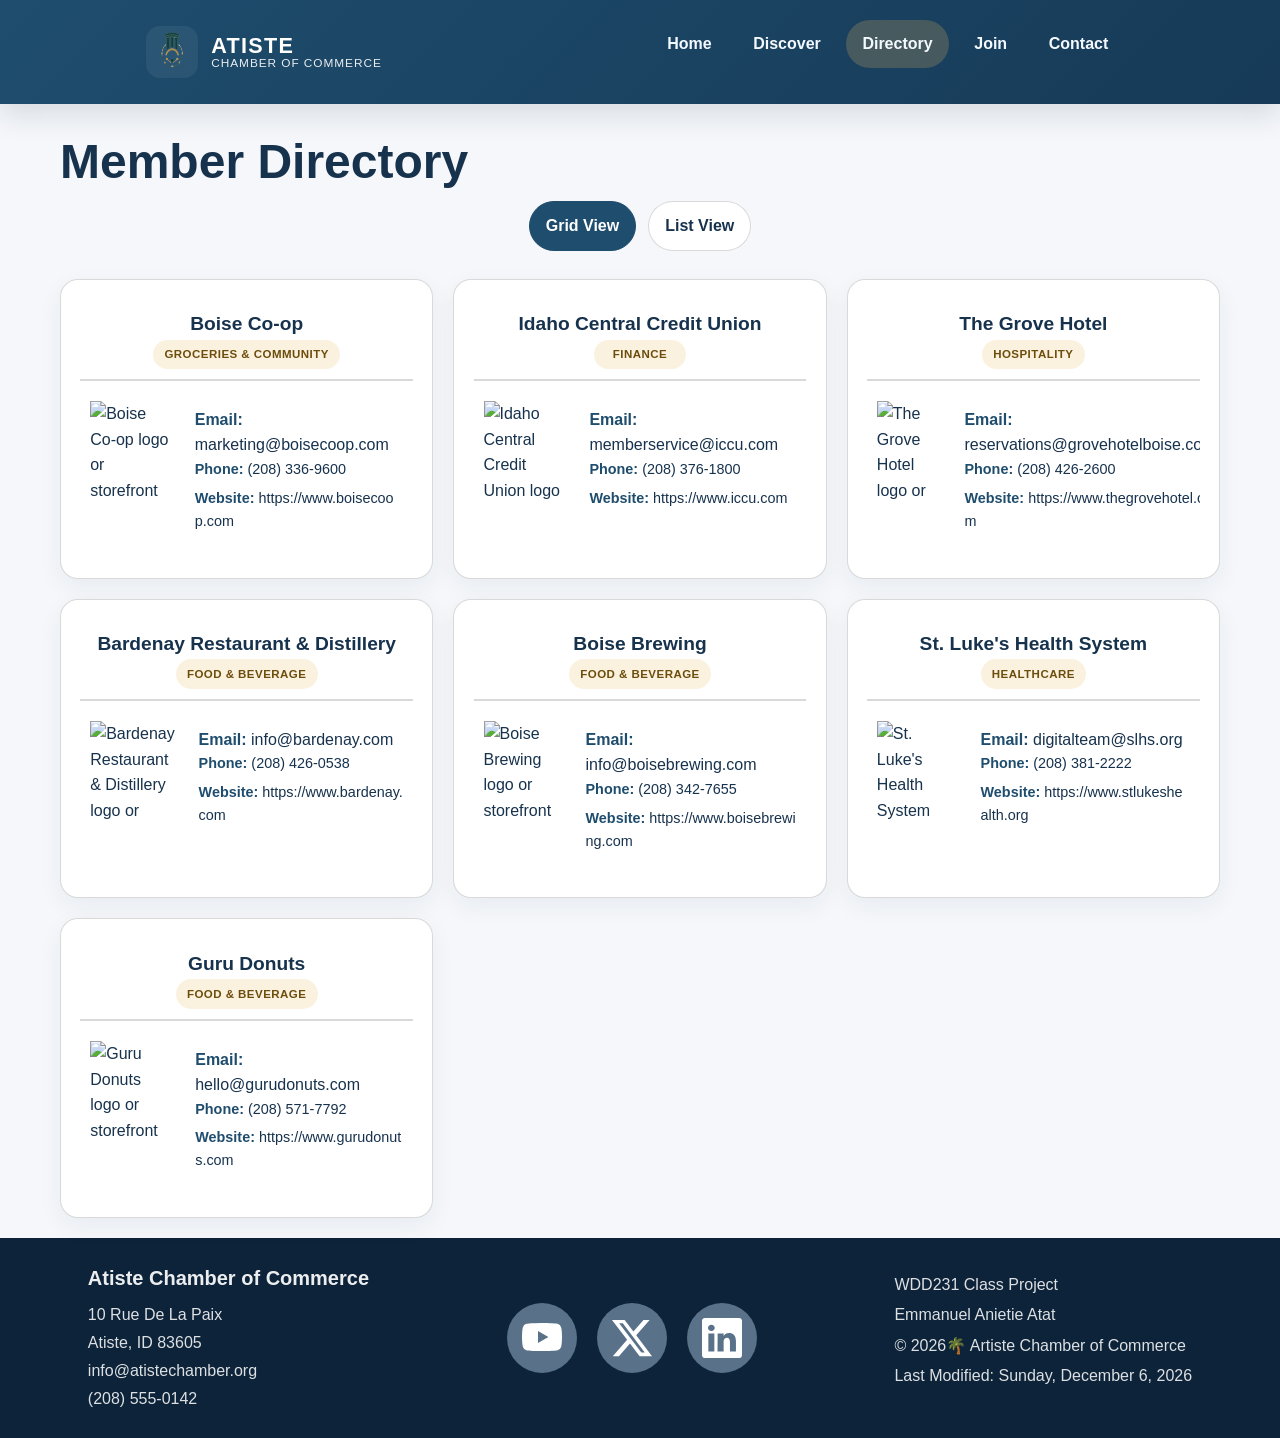
==== chamber/directory.html @ 45ea8ea1 "commit wee 02 assignment" ====
<!DOCTYPE html>
<html lang="en">
    <head>
        <meta charset="UTF-8">
        <meta name="viewport" content="width=device-width, initial-scale=1.0">
        <title>Atiste Chamber of Commerce | Member Directory</title>
        <meta name="description" content="Explore the Atiste Chamber of Commerce member directory featuring Boise businesses and community partners across the region.">
        <meta name="author" content="Emmanuel Anietie Atat">
        <meta property="og:title" content="Atiste Chamber of Commerce | Boise Member Directory">
        <meta property="og:description" content="Explore Boise-area businesses, service providers, and community partners featured in the Atiste Chamber of Commerce directory.">
        <meta property="og:image" content="https://emmy-cee.github.io/wdd231/chamber/images/logo-icon.webp">
        <meta property="og:url" content="https://emmy-cee.github.io/wdd231/chamber/directory.html">
        <meta property="og:type" content="website">
        <meta property="og:locale" content="en_US">
        <meta property="og:site_name" content="Atiste Chamber of Commerce">
        <meta name="twitter:card" content="summary_large_image">
        <link rel="stylesheet" href="styles/normalize.css">
        <link rel="stylesheet" href="styles/base.css">
        <link rel="stylesheet" href="styles/large.css">
        <script src="scripts/script.js" defer></script>
        <link rel="icon" href="images/favicon.ico">
    </head>
    <body>
        <header class="site-header">
            <div class="header-inner">
                <a class="brand" href="directory.html" aria-label="Atiste Chamber home page">
                <img src="images/logo-icon.webp" alt="Atiste Chamber logo" width="52" height="52">
                <div class="brand-text">
                    <span class="brand-name">Atiste</span>
                    <span class="brand-tag">Chamber of Commerce</span>
                </div>
                </a>

                <button id="menu-button" class="menu-button" type="button" aria-label="Toggle navigation" aria-expanded="false">
                    <span class="menu-bar"></span>
                    <span class="menu-bar"></span>
                    <span class="menu-bar"></span>
                </button>
            </div>
            <nav class="main-nav" id="main-nav" aria-label="Main navigation">
                <ul>
                <li><a href="#">Home</a></li>
                <li><a href="#">Discover</a></li>
                <li><a href="directory.html" class="active">Directory</a></li>
                <li><a href="#">Join</a></li>
                <li><a href="#">Contact</a></li>
                </ul>
            </nav>
        </header>
        <main class="page-shell">
            <h1>Member Directory</h1>
            <section class="page-banner">
                <div class="directory-controls" aria-label="Directory view controls">
                    <button class="view-toggle active" type="button" data-view="grid">Grid View</button>
                    <button class="view-toggle" type="button" data-view="list">List View</button>
                </div>
            </section>
            <section id="directory" class="member-directory grid-view" aria-live="polite"></section>
        </main>
        <footer class="site-footer">
            <div class="footer-contact">
                <h2>Atiste Chamber of Commerce</h2>
                <p>10 Rue De La Paix</p>
                <p>Atiste, ID 83605</p>
                <p><a href="mailto:info@atistechamber.org">info@atistechamber.org</a></p>
                <p><a href="tel:+12085550142">(208) 555-0142</a></p>
            </div>
            <div class="footer-social">
                <a href="http://youtube.com" target="_blank" rel="noopener noreferrer"><img src="images/youtube.svg" alt="youtube icon" class="svg"></a>
                <a href="http://x.com" target="_blank" rel="noopener noreferrer"><img src="images/twitter-x.svg" alt="twitter x icon" class="svg"></a>
                <a href="http://linkedin.com" target="_blank" rel="noopener noreferrer"><img src="images/linkedin.svg" alt="linkedin icon" class="svg"></a>
            </div>
            <div class="footer-meta">
                <p>WDD231 Class Project</p>
                <p>Emmanuel Anietie Atat</p>
                <p>&copy; <span id="currentyear"></span>🌴 Artiste Chamber of Commerce</p>
                <p id="lastModified"></p>
            </div>
        </footer>
    </body>
</html>
---- chamber/styles/base.css ----
:root {
--primary: #1f4d6e;
--secondary: #e7b75f;
--accent: #c64d3d;
--background: #f5f7fa;
--surface: #ffffff;
--text: #17324d;
--muted: #59728a;
--border: #00000026;
--shadow: 0 12px 26px rgba(20, 44, 65, 0.12);
}

* {
box-sizing: border-box;
}

html {
scroll-behavior: smooth;
}

body {
margin: 0;
font-family: Arial, Helvetica, sans-serif;
background: var(--background);
color: var(--text);
line-height: 1.6;
}

a {
color: inherit;
text-decoration: none;
}

img {
display: block;
max-width: 100%;
}

button,
input,
select {
font: inherit;
}

.site-header {
    background: linear-gradient(135deg, var(--primary) 0%, #163a57 100%);
    color: #fff;
    box-shadow: var(--shadow);
    display: flex;
    flex-direction: column;
}

.header-inner {
    display: flex;
    align-items: center;
    justify-content: space-between;
    max-width: 1200px;
    padding: 10px;
}

.brand {
    display: flex;
    align-items: center;
    gap: 0.85rem;
}

.brand img {
    width: 52px;
    height: 52px;
    border-radius: 14px;
    background: #ffffff0f;
}

.brand-text {
display: flex;
flex-direction: column;
line-height: 1.1;
}

.brand-name {
font-weight: 700;
font-size: 1.35rem;
letter-spacing: 0.06em;
text-transform: uppercase;
}

.brand-tag {
font-size: 0.74rem;
letter-spacing: 0.08em;
text-transform: uppercase;
opacity: 0.9;
}

.main-nav {
max-width: 1200px;
padding: 0 1.25rem 1rem;
}

.main-nav ul {
list-style: none;
display: flex;
flex-wrap: wrap;
gap: 0.6rem;
padding: 0;
margin: 0;
}

.main-nav a {
display: block;
padding: 0.7rem 1rem;
border-radius: 999px;
color: #f4f9ff;
font-weight: 600;
transition: background-color 0.2s ease;
}

.main-nav a:hover,
.main-nav a.active {
background: rgba(231, 183, 95, 0.22);
}

.menu-button {
    display: none;
    background: transparent;
    border: 0;
    padding: 0.4rem;
    cursor: pointer;
}

.menu-bar {
    display: block;
    width: 28px;
    height: 3px;
    background: #fff;
    border-radius: 999px;
    margin: 5px 0;
}

main.page-shell {
    max-width: 1200px;
    margin: 0 auto;
    padding: 20px;
}

.page-banner {
    display: flex;
    align-items: center;
    text-align: center;
    justify-content: center;
    flex-direction: column;
    margin-bottom: 1.75rem;
}

.page-shell h1 {
    text-align: left;
}

h1 {
    margin: 0;
    font-size: clamp(2.1rem, 4vw, 3rem);
}

.directory-controls {
    display: flex;
    gap: 0.75rem;
    flex-wrap: wrap;
}

.view-toggle {
    border: 1px solid var(--border);
    background: var(--surface);
    color: var(--text);
    border-radius: 999px;
    padding: 0.7rem 1rem;
    cursor: pointer;
    font-weight: 700;
}

.view-toggle.active {
    background: var(--primary);
    color: #fff;
    border-color: var(--primary);
}

.member-directory {
display: grid;
gap: 1.25rem;
align-items: stretch;
}

.member-directory.grid-view {
grid-template-columns: repeat(auto-fit, minmax(300px, 1fr));
}

.member-directory.list-view {
grid-template-columns: 1fr;
}

.member-card {
background: var(--surface);
border: 1px solid var(--border);
border-radius: 18px;
box-shadow: 0 8px 24px rgba(23, 50, 77, 0.06);
padding: 1.2rem;
overflow: visible;
min-width: 0;
height: 100%;
}

.member-card-content {
display: flex;
flex-direction: column;
min-width: 0;
}

.list-view .member-card {
display: grid;
grid-template-columns: 180px 1fr;
align-items: center;
gap: 1rem;
}

.list-view .member-card-image {
    margin-bottom: 0;
}

.member-header {
    padding: 10px;
    text-align: center;
    border-bottom: 2px solid var(--border);
}

.member-name {
    margin: 0;
    font-size: 1.2rem;
}

.membership-level {
    display: inline-flex;
    align-items: center;
    justify-content: center;
    min-width: 92px;
    padding: 0.35rem 0.7rem;
    border-radius: 999px;
    background: rgba(231, 183, 95, 0.2);
    color: #6d4d0b;
    font-size: 0.72rem;
    font-weight: 700;
    text-transform: uppercase;
    letter-spacing: 0.04em;
}

.member-card-content {
    display: flex;
    flex-direction: row;
    padding: 20px 10px;
    overflow: hidden;          /* prevents the card from expanding */
    max-width: 100%;
}

.member-card-content img{
    width: 100px;
    height: 100px;
    object-fit: cover;
    margin-right: 20px;
}

.member-card-content span {
    display: block;
    margin-bottom: 0.35rem;
    font-size: 0.9rem;
    word-wrap: break-word;
    max-width: 100%;
    overflow-wrap: anywhere;
    word-break: break-all;
    white-space: normal;
    box-sizing: border-box;
}

.member-card-content strong {
color: var(--primary);
}

footer {
    margin: 0;
    padding: 0;
}

.site-footer {
    display: flex;
    align-items: center;
    flex-direction: column;
    justify-content: space-around;
    color: #ffffffeb;
    background: #0d2339;
    padding: 1rem;
}

.site-footer h2 {
    margin: 0 0 0.5rem;
}

.site-footer p,
.site-footer a {
    margin: 0.15rem 0;
    color: #ffffffdb;
}



.footer-social {
    display: flex;
    justify-content: space-around;
    align-items: flex-start;
    margin: 1.5rem 0;
}

.footer-social a {
    background-color: #59728a;
    border-radius: 50px;
    width: 70px;
    height: 70px;
    display: flex;
    justify-content: center;
    align-items: center;
    margin: 0 10px;
}

.footer-social img {
    padding: 0;
}

.footer-meta {
    display: flex;
    flex-direction: column;
    justify-content: center;
    margin-bottom: 1rem;
}
---- chamber/styles/large.css ----
@media screen and (min-width: 768px) and (max-width: 958px) {
    .header-inner {
        max-width: 100%;
        padding: 10px 1rem;
    }

    .main-nav {
        padding: 0 1rem 1rem;
    }

    .main-nav ul {
        justify-content: center;
    }

    .main-nav a {
        padding: 0.6rem 0.85rem;
    }

    .page-shell {
        max-width: 100%;
    }

    .member-directory.grid-view {
        grid-template-columns: repeat(2, minmax(280px, 1fr));
    }

    .site-footer {
        flex-direction: row;
        align-items: flex-start;
        flex-wrap: wrap;
        gap: 1rem;
        padding: 1.25rem 1rem;
    }
}

@media screen and (min-width: 959px) {
    .site-header {
        display: flex;
        flex-direction: row;
        justify-content: space-between;
        align-items: center;
        padding: 1rem;
    }

    .header-inner {
        margin: 0 auto;
    }

    .main-nav {
        margin: 0 auto;
    }

    .page-shell {
        padding-top: 2.5rem;
        max-width: 100%;
    }

    .member-directory {
        align-items: stretch;
    }

    .member-directory.grid-view {
        grid-template-columns: repeat(3, minmax(300px, 1fr));
    }

    .member-card {
        height: 100%;
    }

    .site-footer {
        display: flex;
        align-items: center;
        justify-content: space-around;
        flex-direction: row;
        color: #ffffffeb;
        background: #0d2339;
        padding: 1.5rem 1.5rem;
    }

    .site-footer h2 {
        margin: 0 0 0.5rem;
        font-size: 1.25rem;
    }

    .site-footer p,
    .site-footer a {
        margin: 0.15rem 0;
        color: #ffffffdb;
    }

    .footer-social a{
        margin: 0 10px;
    }
}

@media (max-width: 700px) {
    .menu-button {
        display: block;
    }

    .main-nav {
        display: none;
        padding-top: 0.25rem;
    }

    .main-nav.open {
        display: block;
    }

    .main-nav ul {
        flex-direction: column;
        gap: 0.35rem;
    }

    .main-nav a {
        background: rgba(255, 255, 255, 0.04);
    }

    .page-banner {
        flex-direction: column;
        align-items: flex-start;
    }

    .list-view .member-card {
        grid-template-columns: 1fr;
    }
}
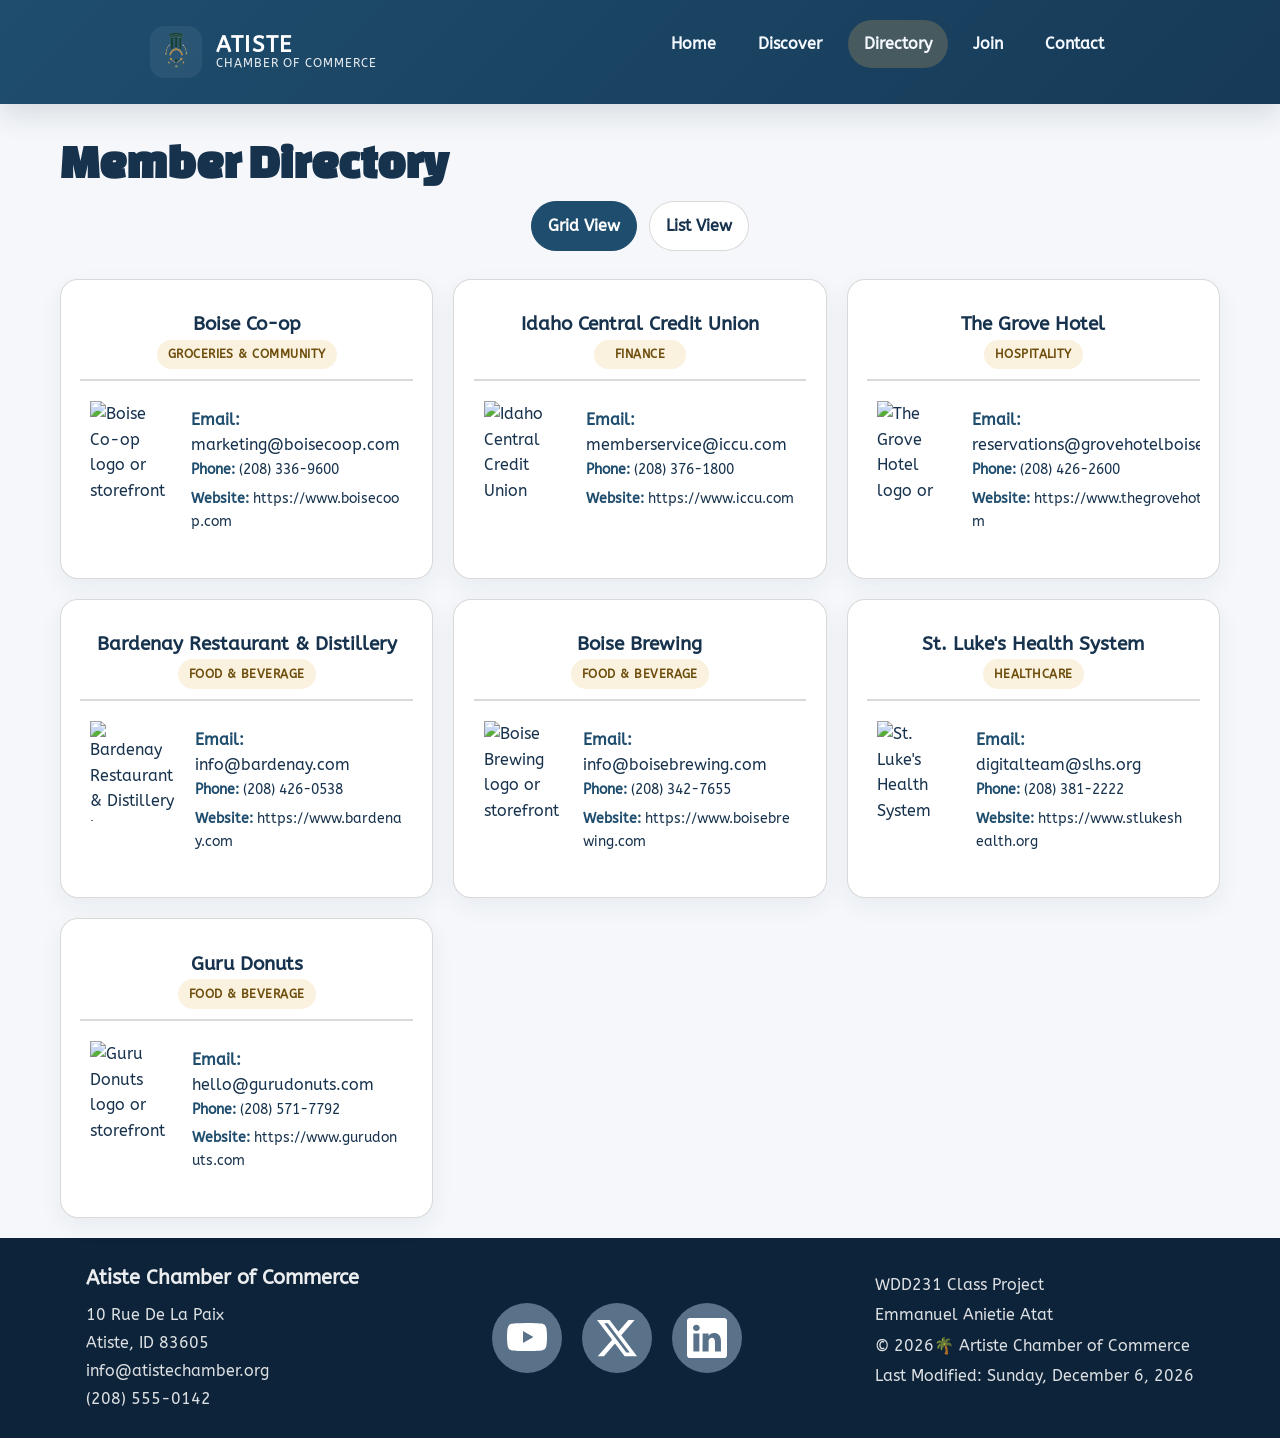
==== commit 53186c08: "updated font" ====
--- a/chamber/directory.html
+++ b/chamber/directory.html
@@ -19,6 +19,9 @@
         <link rel="stylesheet" href="styles/large.css">
         <script src="scripts/script.js" defer></script>
         <link rel="icon" href="images/favicon.ico">
+        <link rel="preconnect" href="https://fonts.googleapis.com">
+        <link rel="preconnect" href="https://fonts.gstatic.com" crossorigin>
+        <link href="https://fonts.googleapis.com/css2?family=ABeeZee:ital@0;1&family=Changa+One:ital@0;1&display=swap" rel="stylesheet">
     </head>
     <body>
         <header class="site-header">
--- a/chamber/styles/base.css
+++ b/chamber/styles/base.css
@@ -19,11 +19,11 @@
 }
 
 body {
-margin: 0;
-font-family: Arial, Helvetica, sans-serif;
-background: var(--background);
-color: var(--text);
-line-height: 1.6;
+    margin: 0;
+    background: var(--background);
+    color: var(--text);
+    line-height: 1.6;
+    font-family: "ABeeZee", sans-serif;
 }
 
 a {
@@ -116,7 +116,7 @@
 
 .main-nav a:hover,
 .main-nav a.active {
-background: rgba(231, 183, 95, 0.22);
+background: #e7b75f38;
 }
 
 .menu-button {
@@ -158,6 +158,7 @@
 h1 {
     margin: 0;
     font-size: clamp(2.1rem, 4vw, 3rem);
+    font-family: "Changa One", sans-serif;
 }
 
 .directory-controls {
@@ -242,7 +243,7 @@
     min-width: 92px;
     padding: 0.35rem 0.7rem;
     border-radius: 999px;
-    background: rgba(231, 183, 95, 0.2);
+    background: #e7b75f33;
     color: #6d4d0b;
     font-size: 0.72rem;
     font-weight: 700;
--- a/chamber/styles/large.css
+++ b/chamber/styles/large.css
@@ -35,7 +35,6 @@
 
 @media screen and (min-width: 959px) {
     .site-header {
-        display: flex;
         flex-direction: row;
         justify-content: space-between;
         align-items: center;
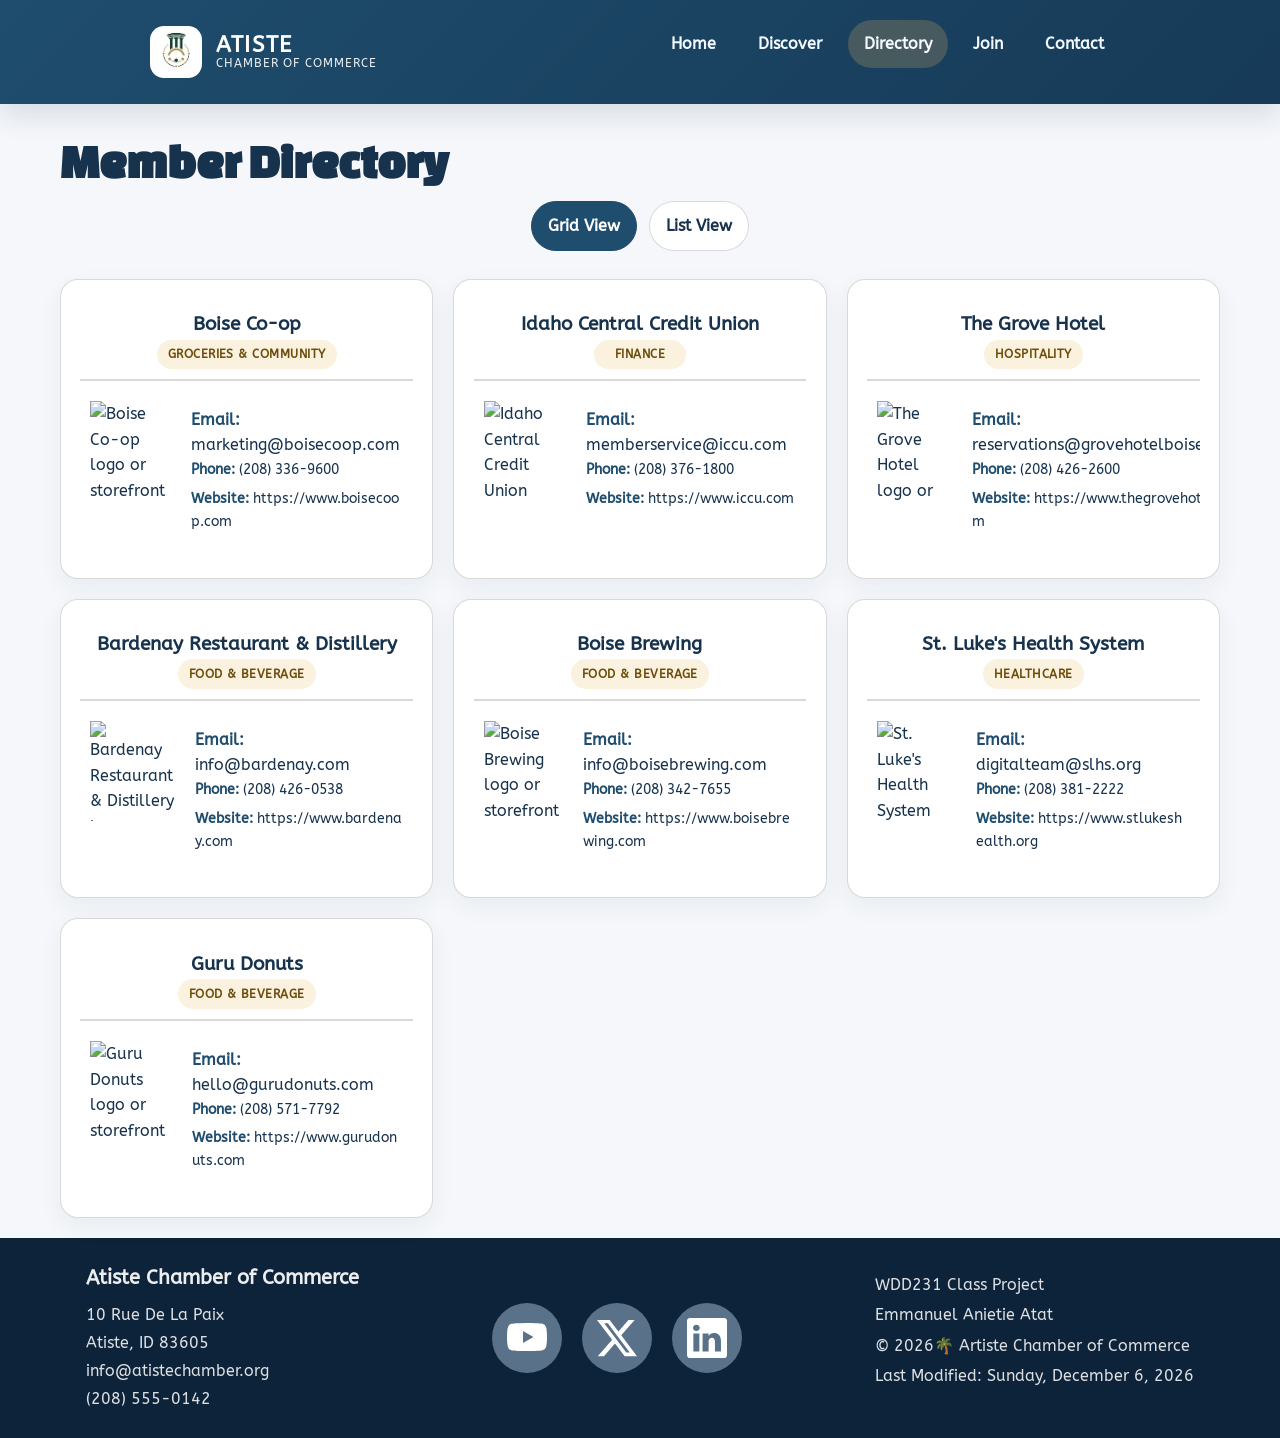
==== commit 8a836279: "Commit error from validator" ====
--- a/chamber/directory.html
+++ b/chamber/directory.html
@@ -53,7 +53,7 @@
         <main class="page-shell">
             <h1>Member Directory</h1>
             <section class="page-banner">
-                <div class="directory-controls" aria-label="Directory view controls">
+                <div class="directory-controls">
                     <button class="view-toggle active" type="button" data-view="grid">Grid View</button>
                     <button class="view-toggle" type="button" data-view="list">List View</button>
                 </div>
